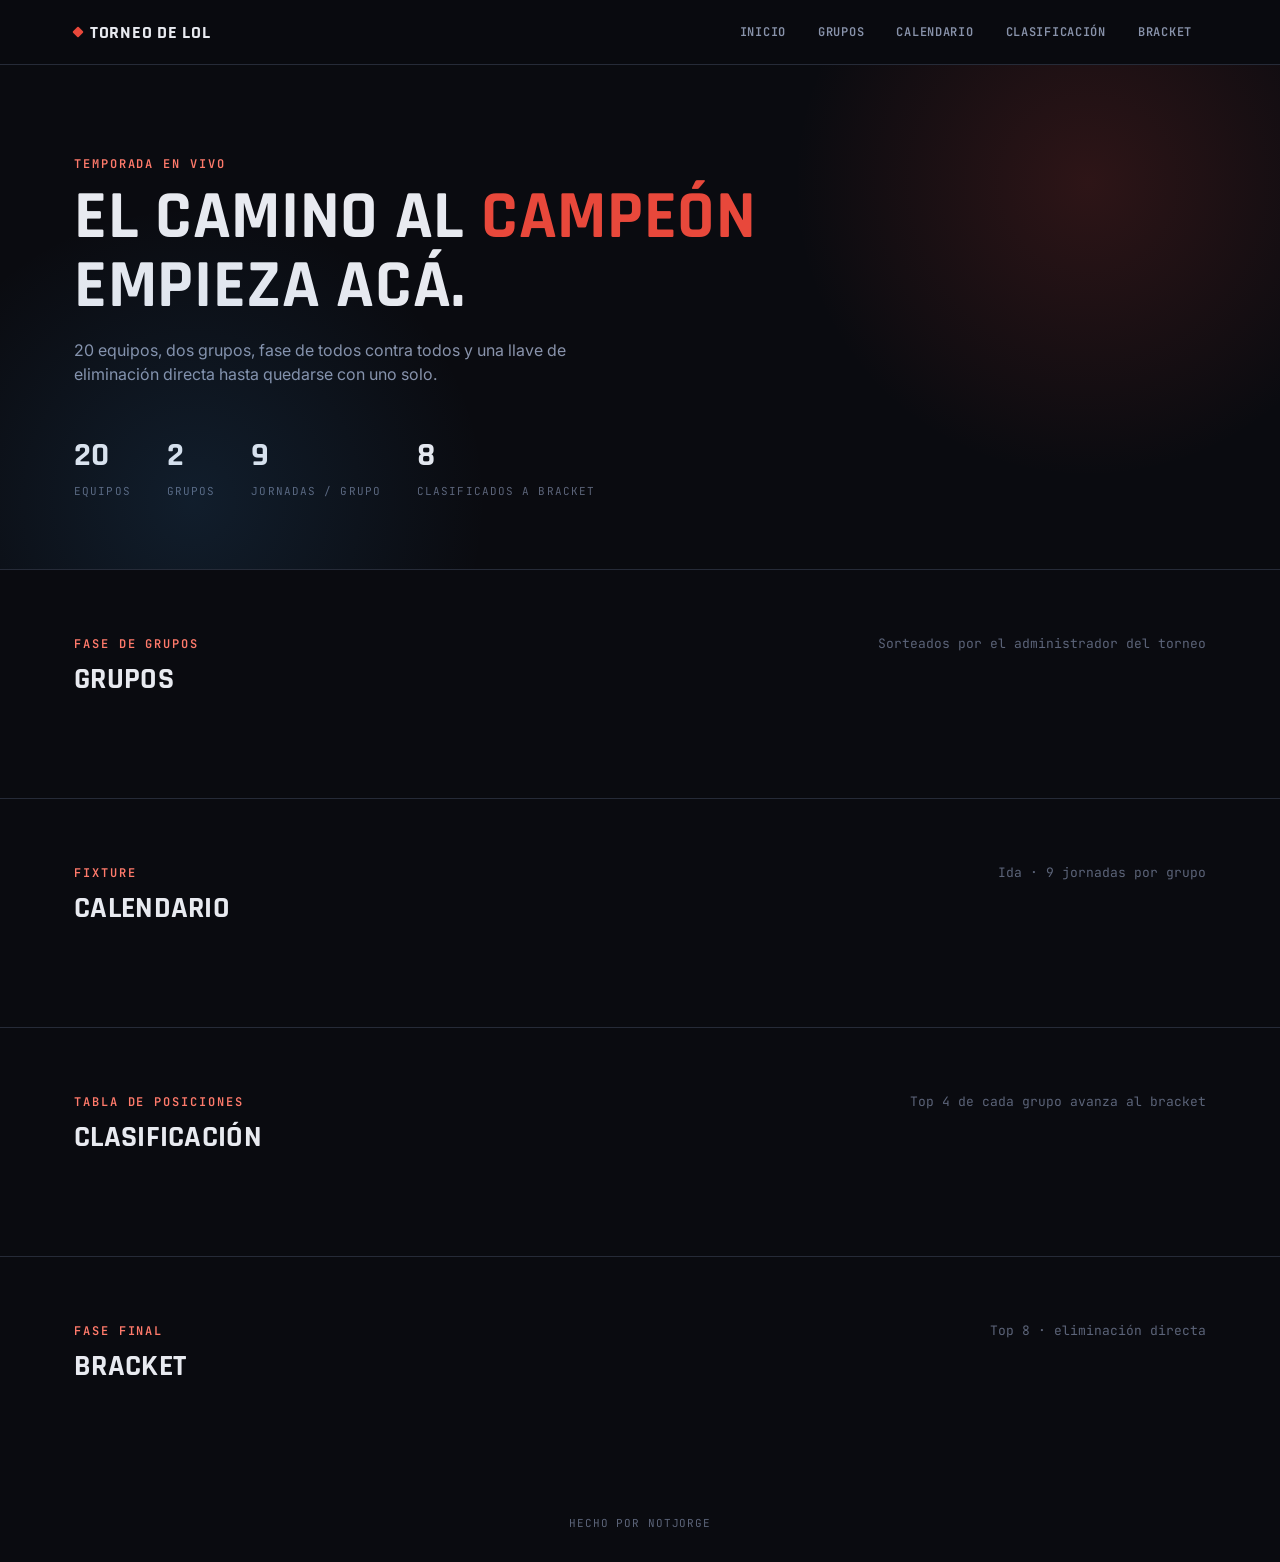
==== index.html @ a87764f5 "Create index.html" ====
<!DOCTYPE html>
<html lang="es">
<head>
<meta charset="UTF-8" />
<title>Torneo de LoL — Sitio oficial</title>
<meta name="viewport" content="width=device-width, initial-scale=1" />
<link rel="stylesheet" href="css/style.css" />
</head>
<body>

<nav class="navbar">
  <div class="container nav-inner">
    <div class="nav-brand"><span class="dot"></span>Torneo de LoL</div>
    <div class="nav-links" id="navLinks">
      <a href="#inicio">Inicio</a>
      <a href="#grupos">Grupos</a>
      <a href="#calendario">Calendario</a>
      <a href="#clasificacion">Clasificación</a>
      <a href="#bracket">Bracket</a>
    </div>
    <button class="nav-toggle" id="navToggle">☰</button>
  </div>
</nav>

<header class="hero" id="inicio">
  <div class="container">
    <div class="eyebrow">Temporada en vivo</div>
    <h1 class="hero-title">El camino al <span class="accent">campeón</span> empieza acá.</h1>
    <p class="hero-sub">20 equipos, dos grupos, fase de todos contra todos y una llave de eliminación directa hasta quedarse con uno solo.</p>
    <div class="hero-stats">
      <div class="hero-stat"><div class="num">20</div><div class="label">Equipos</div></div>
      <div class="hero-stat"><div class="num">2</div><div class="label">Grupos</div></div>
      <div class="hero-stat"><div class="num">9</div><div class="label">Jornadas / grupo</div></div>
      <div class="hero-stat"><div class="num">8</div><div class="label">Clasificados a bracket</div></div>
    </div>
  </div>
</header>

<section class="block" id="grupos">
  <div class="container">
    <div class="section-head">
      <div>
        <div class="eyebrow">Fase de grupos</div>
        <h2 class="section-title">Grupos</h2>
      </div>
      <div class="section-note">Sorteados por el administrador del torneo</div>
    </div>
    <div id="groupsWrap"></div>
  </div>
</section>

<section class="block" id="calendario">
  <div class="container">
    <div class="section-head">
      <div>
        <div class="eyebrow">Fixture</div>
        <h2 class="section-title">Calendario</h2>
      </div>
      <div class="section-note">Ida · 9 jornadas por grupo</div>
    </div>
    <div id="scheduleWrap"></div>
  </div>
</section>

<section class="block" id="clasificacion">
  <div class="container">
    <div class="section-head">
      <div>
        <div class="eyebrow">Tabla de posiciones</div>
        <h2 class="section-title">Clasificación</h2>
      </div>
      <div class="section-note">Top 4 de cada grupo avanza al bracket</div>
    </div>
    <div id="standingsWrap"></div>
  </div>
</section>

<section class="block" id="bracket" style="border-bottom:none;">
  <div class="container">
    <div class="section-head">
      <div>
        <div class="eyebrow">Fase final</div>
        <h2 class="section-title">Bracket</h2>
      </div>
      <div class="section-note">Top 8 · eliminación directa</div>
    </div>
    <div id="bracketWrap"></div>
  </div>
</section>

<footer>Hecho por NotJorge</footer>

<script src="js/config.js"></script>
<script src="js/data.js"></script>
<script src="js/schedule.js"></script>
<script src="js/standings.js"></script>
<script src="js/bracket.js"></script>
<script src="js/app.js"></script>
</body>
</html>
---- css/style.css ----
/* =========================================================
   style.css — Sistema de diseño del sitio público
   ---------------------------------------------------------
   Paleta: fondo casi negro, superficie grafito, rojo/azul
   como identidad de Grupo A / Grupo B, oro para el campeón.
   Tipografía: Rajdhani (display, angular/esports) + Inter (texto).
   ========================================================= */

@import url("https://fonts.googleapis.com/css2?family=Rajdhani:wght@600;700&family=Inter:wght@400;500;600;700&family=JetBrains+Mono:wght@600&display=swap");

:root {
  --bg: #0A0B10;
  --surface: #12141C;
  --surface-2: #191C26;
  --surface-3: #15171F;
  --border: #262B38;
  --text: #E8EAF0;
  --text-dim: #8993AB;
  --text-mute: #5C6479;

  --red: #E8483B;
  --red-soft: #FF7A6B;
  --red-bg: #2A1917;
  --blue: #3B8FD6;
  --blue-soft: #6FB4EE;
  --blue-bg: #16202C;
  --gold: #FFD24C;
  --gold-dim: #C9A13A;
  --green: #4CC98A;

  --font-display: "Rajdhani", sans-serif;
  --font-body: "Inter", sans-serif;
  --font-mono: "JetBrains Mono", monospace;

  --radius: 6px;
  --shadow-lg: 0 20px 50px -20px rgba(0,0,0,0.6);
}

* { box-sizing: border-box; }
html { scroll-behavior: smooth; }
body {
  margin: 0;
  background: var(--bg);
  color: var(--text);
  font-family: var(--font-body);
  line-height: 1.5;
}
img { max-width: 100%; display: block; }
a { color: inherit; text-decoration: none; }
::selection { background: var(--red); color: var(--bg); }

@media (prefers-reduced-motion: reduce) {
  * { animation-duration: 0.01ms !important; transition-duration: 0.01ms !important; }
}

.container { max-width: 1180px; margin: 0 auto; padding: 0 24px; }

.eyebrow {
  font-family: var(--font-mono);
  font-size: 12px;
  font-weight: 600;
  letter-spacing: 0.16em;
  text-transform: uppercase;
  color: var(--red-soft);
}

h1, h2, h3 {
  font-family: var(--font-display);
  font-weight: 700;
  text-transform: uppercase;
  letter-spacing: 0.01em;
  margin: 0;
}

/* ---------- Navegación ---------- */
.navbar {
  position: sticky;
  top: 0;
  z-index: 100;
  background: rgba(10, 11, 16, 0.85);
  backdrop-filter: blur(10px);
  border-bottom: 1px solid var(--border);
}
.nav-inner {
  display: flex;
  align-items: center;
  justify-content: space-between;
  height: 64px;
}
.nav-brand {
  font-family: var(--font-display);
  font-weight: 700;
  font-size: 18px;
  letter-spacing: 0.04em;
  text-transform: uppercase;
  display: flex;
  align-items: center;
  gap: 8px;
}
.nav-brand .dot { width: 8px; height: 8px; background: var(--red); border-radius: 1px; transform: rotate(45deg); flex-shrink: 0; }
.nav-links { display: flex; gap: 4px; }
.nav-links a {
  font-family: var(--font-mono);
  font-size: 12px;
  font-weight: 600;
  letter-spacing: 0.06em;
  text-transform: uppercase;
  color: var(--text-dim);
  padding: 8px 14px;
  border-radius: 4px;
  transition: color 0.15s ease, background 0.15s ease;
}
.nav-links a:hover, .nav-links a.active { color: var(--text); background: var(--surface-2); }
.nav-toggle { display: none; background: none; border: 1px solid var(--border); color: var(--text); padding: 8px 10px; border-radius: 4px; cursor: pointer; }

/* ---------- Hero ---------- */
.hero {
  padding: 90px 0 70px;
  border-bottom: 1px solid var(--border);
  position: relative;
  overflow: hidden;
}
.hero::before {
  content: "";
  position: absolute;
  top: -40%; right: -10%;
  width: 640px; height: 640px;
  background: radial-gradient(circle, rgba(232,72,59,0.16), transparent 65%);
  pointer-events: none;
}
.hero::after {
  content: "";
  position: absolute;
  bottom: -50%; left: -10%;
  width: 640px; height: 640px;
  background: radial-gradient(circle, rgba(59,143,214,0.14), transparent 65%);
  pointer-events: none;
}
.hero-title {
  font-size: clamp(38px, 6vw, 68px);
  line-height: 1.02;
  margin-top: 10px;
  max-width: 780px;
}
.hero-title .accent { color: var(--red); }
.hero-sub { color: var(--text-dim); max-width: 560px; margin-top: 16px; font-size: 16px; }
.hero-stats {
  display: flex;
  gap: 36px;
  margin-top: 44px;
  flex-wrap: wrap;
}
.hero-stat .num { font-family: var(--font-display); font-size: 34px; font-weight: 700; color: var(--text); }
.hero-stat .label { font-family: var(--font-mono); font-size: 11px; letter-spacing: 0.1em; text-transform: uppercase; color: var(--text-mute); margin-top: 2px; }

/* ---------- Secciones ---------- */
section.block { padding: 64px 0; border-bottom: 1px solid var(--border); }
.section-head { margin-bottom: 32px; display: flex; align-items: baseline; justify-content: space-between; gap: 16px; flex-wrap: wrap; }
.section-title { font-size: 30px; margin-top: 4px; }
.section-note { color: var(--text-mute); font-size: 13px; font-family: var(--font-mono); }

.empty-state {
  text-align: center;
  padding: 60px 20px;
  color: var(--text-mute);
  border: 1px dashed var(--border);
  border-radius: var(--radius);
  font-size: 14px;
}

/* ---------- Grupos ---------- */
.groups-grid { display: grid; grid-template-columns: 1fr 1fr; gap: 20px; }
.group-card {
  background: var(--surface);
  border: 1px solid var(--border);
  border-radius: var(--radius);
  overflow: hidden;
}
.group-card .gc-head {
  padding: 16px 20px;
  font-family: var(--font-display);
  font-weight: 700;
  font-size: 16px;
  letter-spacing: 0.06em;
  text-transform: uppercase;
  border-bottom: 1px solid var(--border);
}
.group-card.A .gc-head { color: var(--red-soft); border-top: 3px solid var(--red); background: var(--red-bg); }
.group-card.B .gc-head { color: var(--blue-soft); border-top: 3px solid var(--blue); background: var(--blue-bg); }
.group-list { list-style: none; margin: 0; padding: 6px 0; }
.group-list li {
  display: flex;
  align-items: center;
  gap: 12px;
  padding: 10px 20px;
  font-size: 14px;
  font-weight: 600;
  border-bottom: 1px solid var(--border);
}
.group-list li:last-child { border-bottom: none; }
.group-list .idx { font-family: var(--font-mono); color: var(--text-mute); font-size: 12px; width: 18px; }

/* ---------- Calendario ---------- */
.round-tabs { display: flex; gap: 6px; flex-wrap: wrap; margin-bottom: 20px; }
.round-tab-btn {
  font-family: var(--font-mono);
  font-size: 11px;
  font-weight: 600;
  letter-spacing: 0.04em;
  text-transform: uppercase;
  padding: 7px 13px;
  border-radius: 4px;
  border: 1px solid var(--border);
  background: transparent;
  color: var(--text-mute);
  cursor: pointer;
}
.round-tab-btn.active { background: var(--surface-2); color: var(--text); border-color: var(--text-mute); }
.group-toggle { display: flex; gap: 8px; margin-bottom: 18px; }
.group-toggle-btn {
  font-family: var(--font-display);
  font-weight: 700;
  letter-spacing: 0.05em;
  text-transform: uppercase;
  padding: 10px 22px;
  border-radius: 4px;
  border: 1px solid var(--border);
  background: transparent;
  color: var(--text-mute);
  cursor: pointer;
}
.group-toggle-btn.active.A { color: var(--red-soft); border-color: var(--red); background: var(--red-bg); }
.group-toggle-btn.active.B { color: var(--blue-soft); border-color: var(--blue); background: var(--blue-bg); }

.match-card {
  display: grid;
  grid-template-columns: 1fr auto 1fr;
  align-items: center;
  gap: 14px;
  background: var(--surface);
  border: 1px solid var(--border);
  border-radius: var(--radius);
  padding: 16px 20px;
  margin-bottom: 10px;
}
.match-card.A { border-left: 3px solid var(--red); }
.match-card.B { border-left: 3px solid var(--blue); }
.match-team { font-weight: 700; font-size: 15px; overflow: hidden; text-overflow: ellipsis; white-space: nowrap; }
.match-team.right { text-align: right; }
.match-center { text-align: center; }
.match-score { font-family: var(--font-mono); font-size: 20px; font-weight: 700; }
.match-vs { font-family: var(--font-mono); font-size: 12px; color: var(--text-mute); font-weight: 600; }
.match-status {
  display: block;
  margin-top: 4px;
  font-family: var(--font-mono);
  font-size: 10px;
  letter-spacing: 0.08em;
  text-transform: uppercase;
}
.match-status.pending { color: var(--text-mute); }
.match-status.live { color: var(--red-soft); }
.match-status.done { color: var(--green); }

/* ---------- Clasificación ---------- */
.standings-table { width: 100%; border-collapse: collapse; background: var(--surface); border: 1px solid var(--border); border-radius: var(--radius); overflow: hidden; }
.standings-table th, .standings-table td { padding: 12px 14px; text-align: center; font-size: 13px; border-bottom: 1px solid var(--border); }
.standings-table th {
  font-family: var(--font-mono);
  font-size: 10px;
  letter-spacing: 0.08em;
  text-transform: uppercase;
  color: var(--text-mute);
  background: var(--surface-3);
}
.standings-table td.team-cell { text-align: left; font-weight: 700; }
.standings-table tr:last-child td { border-bottom: none; }
.standings-table tr.classified td { background: rgba(76, 201, 138, 0.06); }
.standings-table tr.classified td.team-cell::after {
  content: "CLASIFICADO";
  font-family: var(--font-mono);
  font-size: 9px;
  letter-spacing: 0.06em;
  color: var(--green);
  margin-left: 10px;
  font-weight: 700;
}
.standings-table td.pts-cell { font-family: var(--font-mono); font-weight: 700; color: var(--text); }

/* ---------- Bracket ---------- */
.champion-banner {
  text-align: center;
  background: linear-gradient(135deg, #362A0E, #1E170A);
  border: 1px solid var(--gold-dim);
  border-radius: var(--radius);
  padding: 26px;
  margin-bottom: 32px;
}
.champion-banner .cb-label { font-family: var(--font-mono); font-size: 11px; letter-spacing: 0.16em; text-transform: uppercase; color: var(--gold-dim); font-weight: 700; }
.champion-banner .cb-name { font-family: var(--font-display); font-size: 32px; font-weight: 700; color: var(--gold); text-transform: uppercase; margin-top: 6px; }

.bracket-scroll { overflow-x: auto; padding-bottom: 12px; }
.bracket { display: flex; gap: 46px; min-width: 780px; }
.bracket-round { display: flex; flex-direction: column; justify-content: space-around; gap: 22px; min-width: 200px; flex: 1; position: relative; }
.bracket-round-label { font-family: var(--font-mono); font-size: 11px; color: var(--text-mute); text-transform: uppercase; letter-spacing: 0.08em; font-weight: 700; text-align: center; margin-bottom: 6px; }
.bracket-match {
  background: var(--surface);
  border: 1px solid var(--border);
  border-radius: var(--radius);
  overflow: hidden;
  position: relative;
}
.bracket-round:not(:last-child) .bracket-match::after {
  content: "";
  position: absolute;
  right: -23px; top: 50%;
  width: 23px; height: 1px;
  background: var(--border);
}
.bracket-team {
  display: flex;
  align-items: center;
  justify-content: space-between;
  gap: 10px;
  width: 100%;
  padding: 11px 14px;
  font-size: 13px;
  font-weight: 700;
  overflow: hidden;
  text-overflow: ellipsis;
  white-space: nowrap;
}
.bracket-team:not(:last-child) { border-bottom: 1px solid var(--border); }
.bracket-team .bt-score { font-family: var(--font-mono); color: var(--text-mute); }
.bracket-team.winner { color: var(--gold); background: rgba(255, 210, 76, 0.06); }
.bracket-team.winner .bt-score { color: var(--gold-dim); }
.bracket-team.loser { color: var(--text-mute); text-decoration: line-through; }
.bracket-team.tbd { color: var(--text-mute); font-style: italic; font-weight: 400; }

/* ---------- Footer ---------- */
footer { padding: 30px 0; text-align: center; color: var(--text-mute); font-family: var(--font-mono); font-size: 11px; letter-spacing: 0.08em; text-transform: uppercase; }

/* ---------- Responsive ---------- */
@media (max-width: 780px) {
  .nav-links { position: fixed; top: 64px; left: 0; right: 0; background: var(--bg); border-bottom: 1px solid var(--border); flex-direction: column; padding: 8px; display: none; }
  .nav-links.open { display: flex; }
  .nav-toggle { display: inline-flex; }
  .groups-grid { grid-template-columns: 1fr; }
  .hero { padding: 60px 0 44px; }
  .match-card { padding: 12px; gap: 8px; }
  .match-team { font-size: 13px; }
  .standings-table { font-size: 11px; }
  .standings-table th, .standings-table td { padding: 8px 6px; }
}
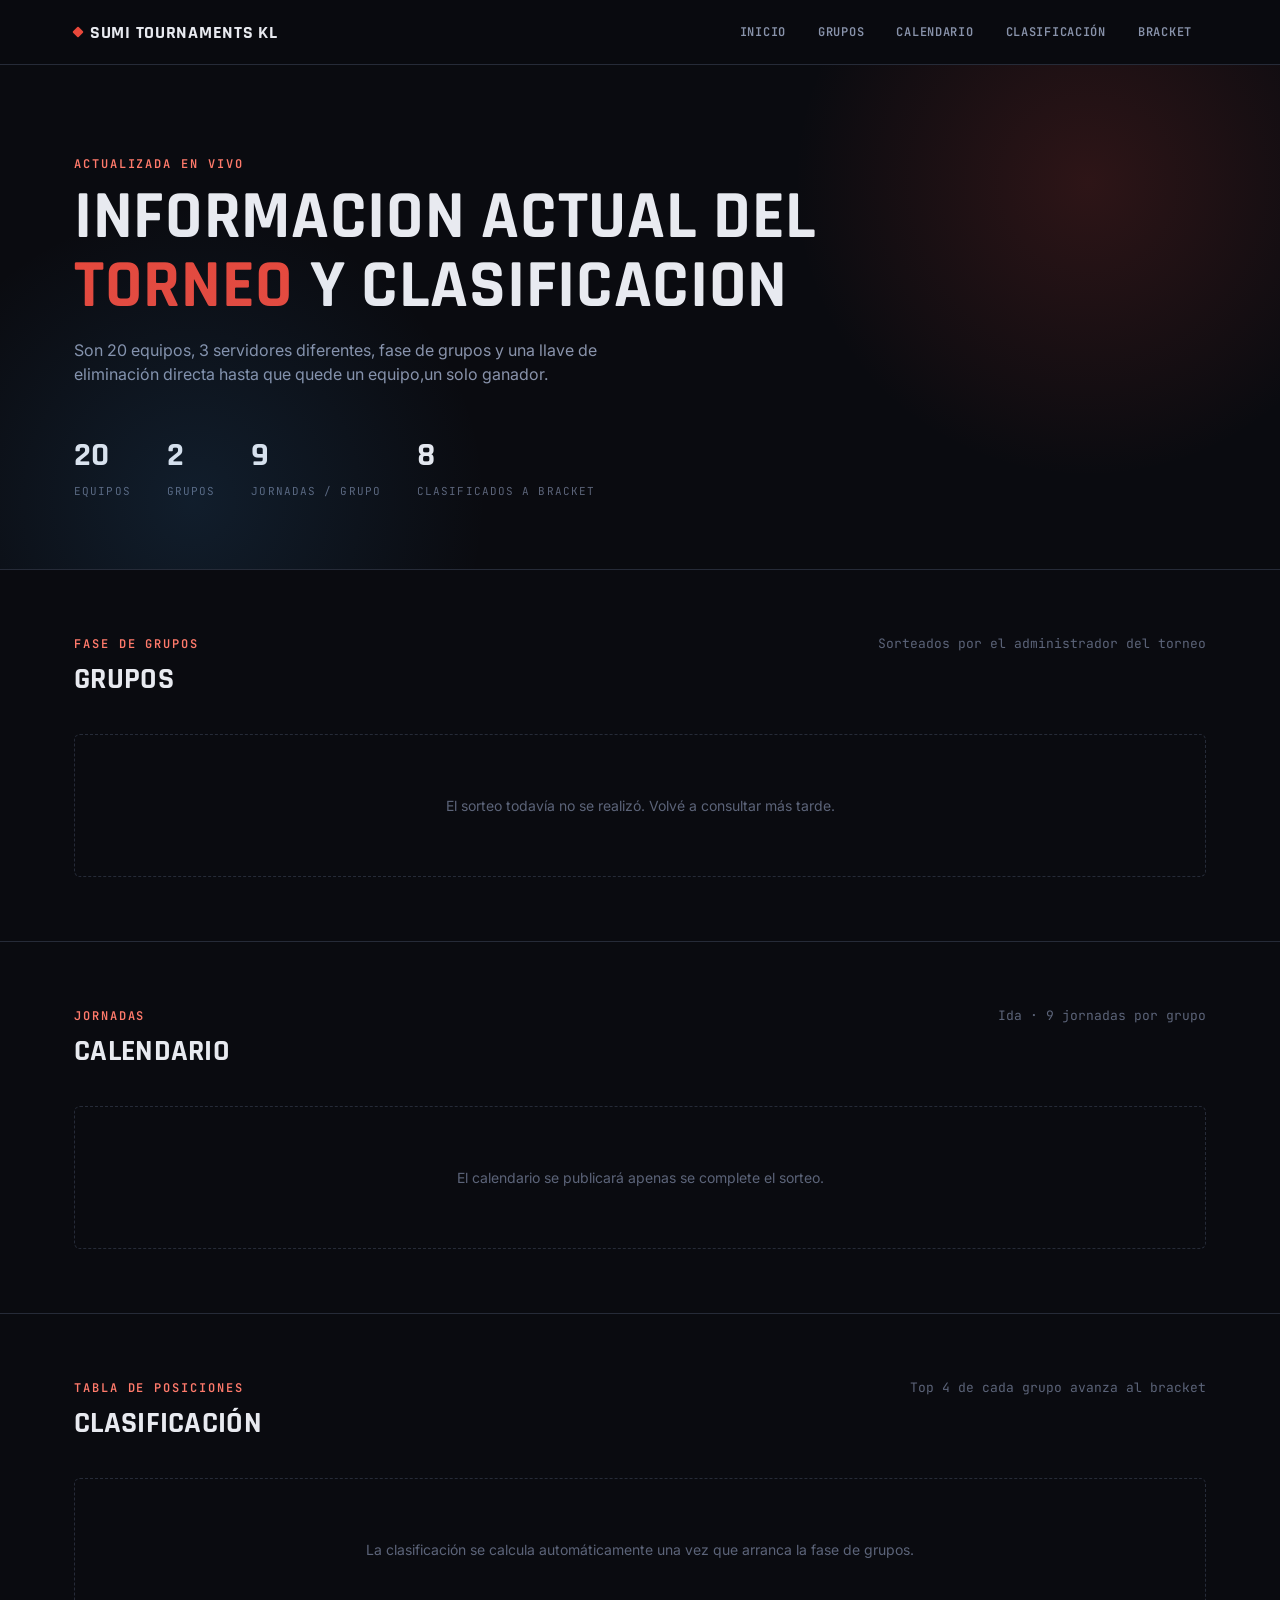
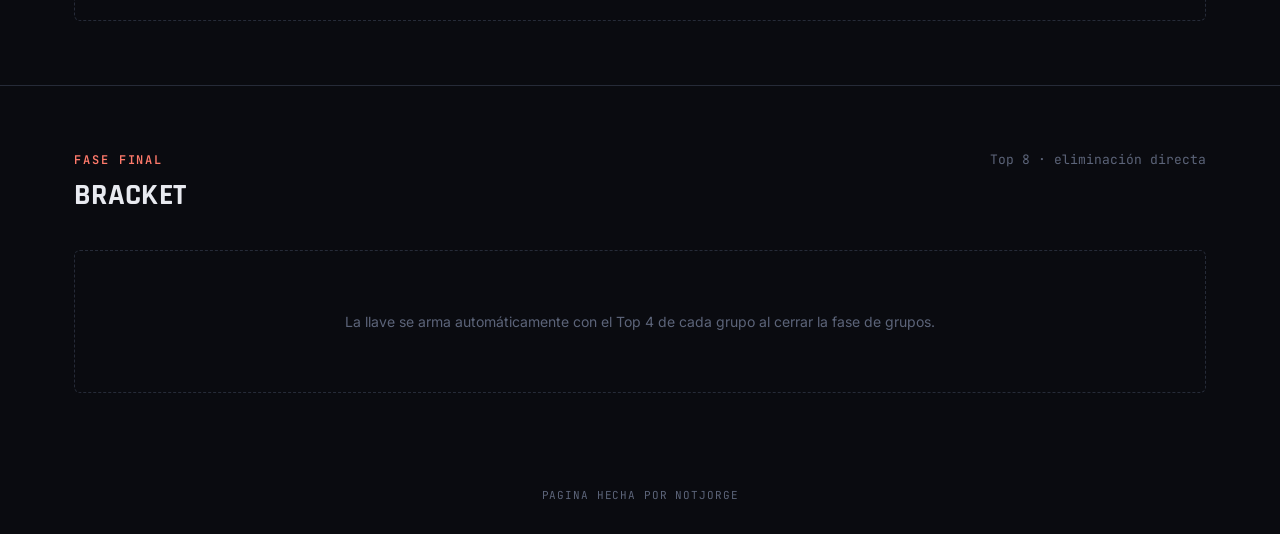
==== commit 878a259f: "Update index.html" ====
--- a/index.html
+++ b/index.html
@@ -2,7 +2,7 @@
 <html lang="es">
 <head>
 <meta charset="UTF-8" />
-<title>Torneo de LoL — Sitio oficial</title>
+<title>Sumi Tournaments — Sitio Oficial</title>
 <meta name="viewport" content="width=device-width, initial-scale=1" />
 <link rel="stylesheet" href="css/style.css" />
 </head>
@@ -10,7 +10,7 @@
 
 <nav class="navbar">
   <div class="container nav-inner">
-    <div class="nav-brand"><span class="dot"></span>Torneo de LoL</div>
+    <div class="nav-brand"><span class="dot"></span>Sumi Tournaments KL</div>
     <div class="nav-links" id="navLinks">
       <a href="#inicio">Inicio</a>
       <a href="#grupos">Grupos</a>
@@ -24,9 +24,9 @@
 
 <header class="hero" id="inicio">
   <div class="container">
-    <div class="eyebrow">Temporada en vivo</div>
-    <h1 class="hero-title">El camino al <span class="accent">campeón</span> empieza acá.</h1>
-    <p class="hero-sub">20 equipos, dos grupos, fase de todos contra todos y una llave de eliminación directa hasta quedarse con uno solo.</p>
+    <div class="eyebrow">Actualizada en Vivo</div>
+    <h1 class="hero-title"> Informacion Actual Del <span class="accent"> Torneo </span> y Clasificacion </h1>
+    <p class="hero-sub">Son 20 equipos, 3 servidores diferentes, fase de grupos  y una llave de eliminación directa hasta que quede un equipo,un solo ganador.</p>
     <div class="hero-stats">
       <div class="hero-stat"><div class="num">20</div><div class="label">Equipos</div></div>
       <div class="hero-stat"><div class="num">2</div><div class="label">Grupos</div></div>
@@ -53,7 +53,7 @@
   <div class="container">
     <div class="section-head">
       <div>
-        <div class="eyebrow">Fixture</div>
+        <div class="eyebrow">Jornadas</div>
         <h2 class="section-title">Calendario</h2>
       </div>
       <div class="section-note">Ida · 9 jornadas por grupo</div>
@@ -88,7 +88,7 @@
   </div>
 </section>
 
-<footer>Hecho por NotJorge</footer>
+<footer>Pagina Hecha por NotJorge</footer>
 
 <script src="js/config.js"></script>
 <script src="js/data.js"></script>
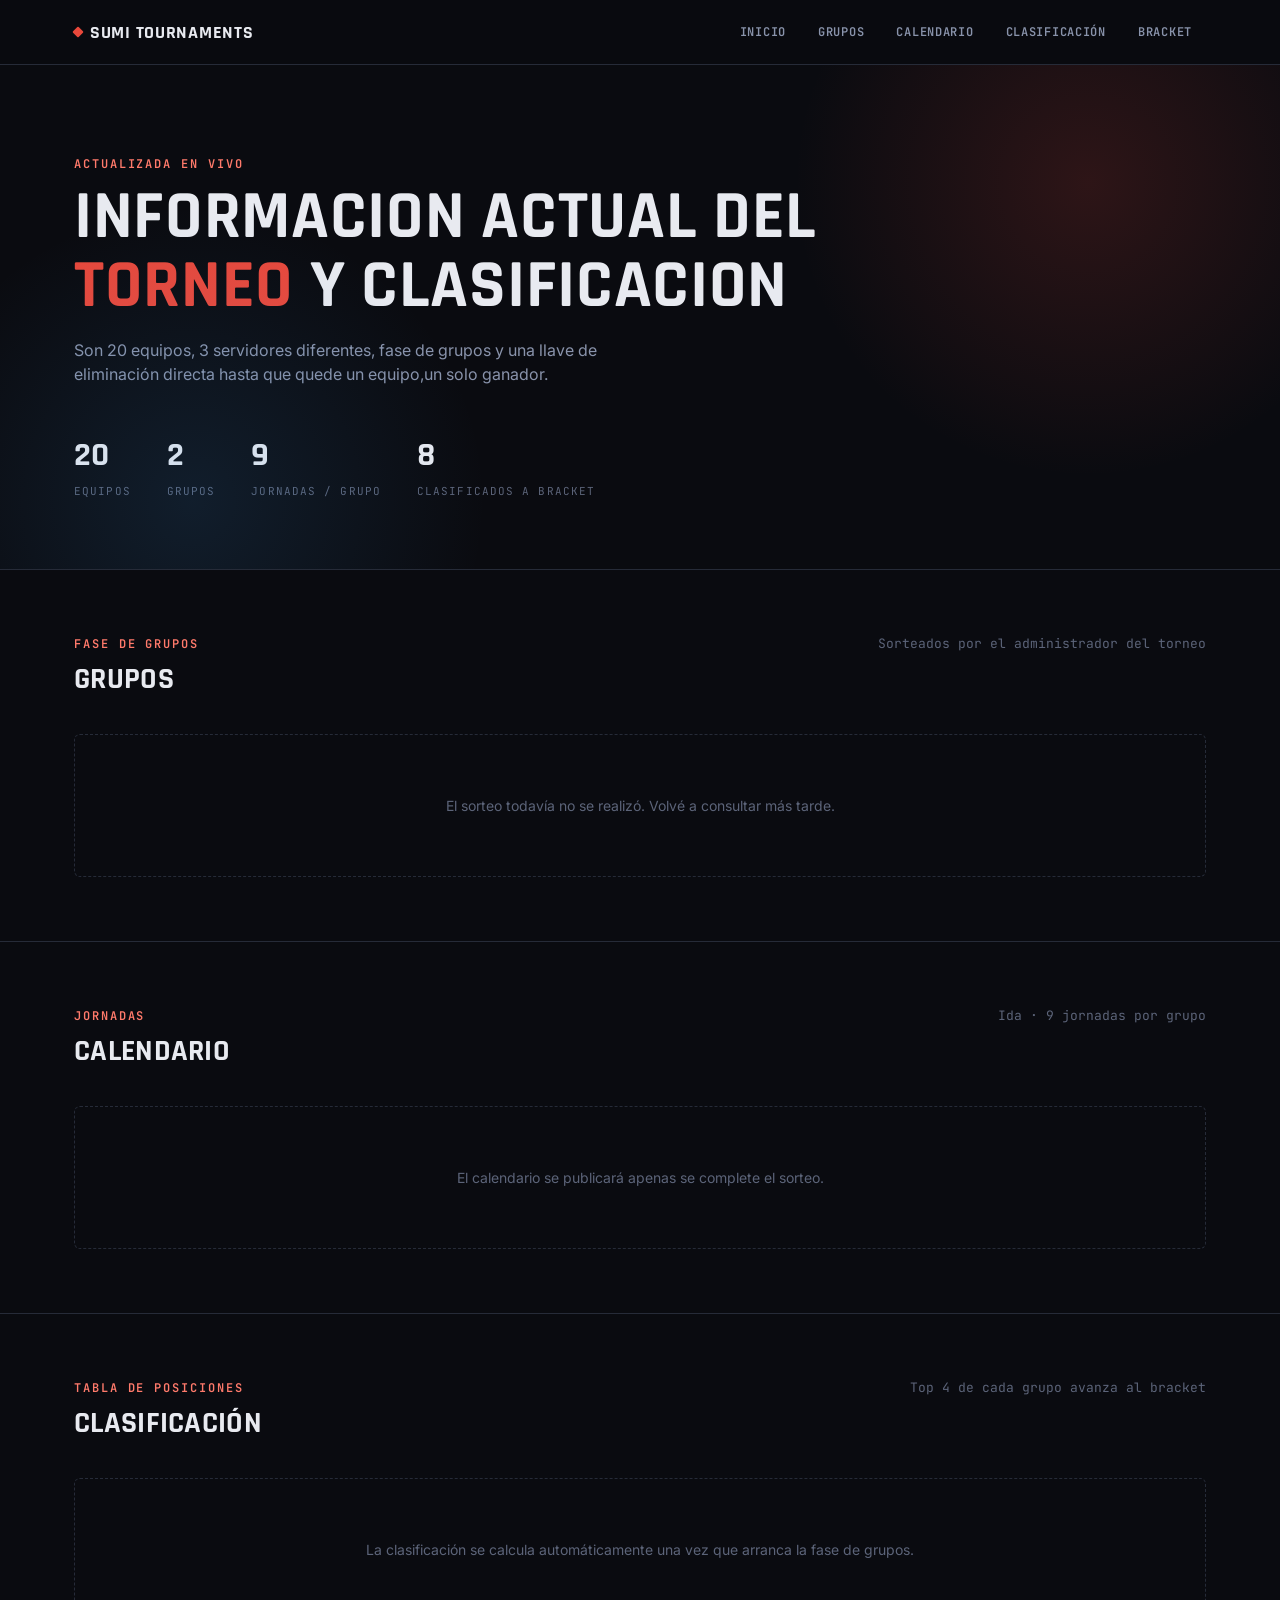
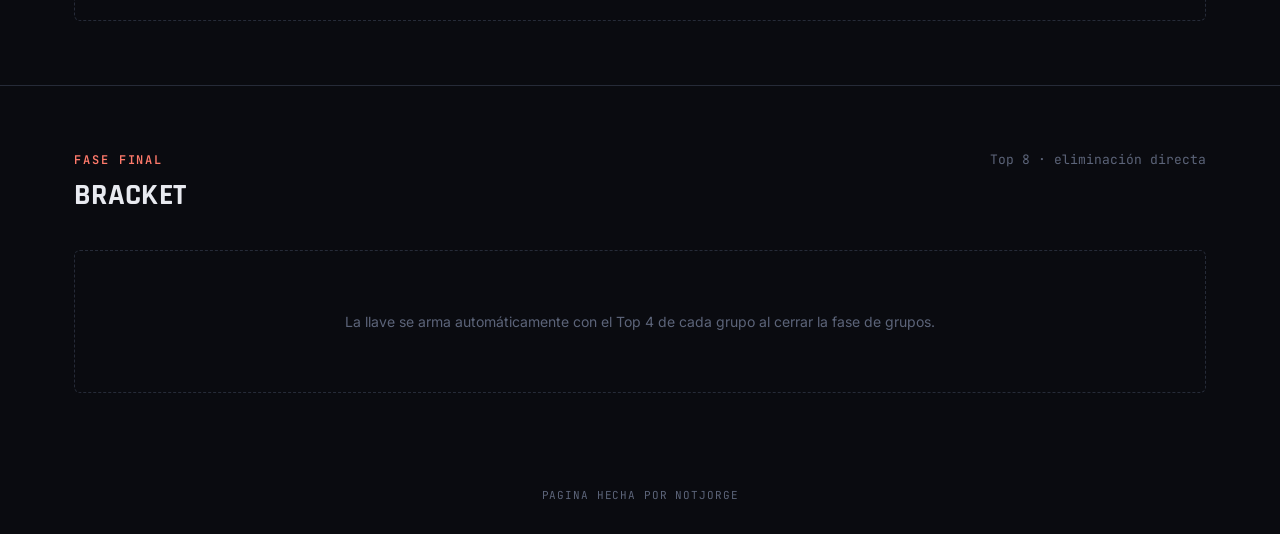
==== commit 132aef61: "Update index.html" ====
--- a/index.html
+++ b/index.html
@@ -10,7 +10,7 @@
 
 <nav class="navbar">
   <div class="container nav-inner">
-    <div class="nav-brand"><span class="dot"></span>Sumi Tournaments KL</div>
+    <div class="nav-brand"><span class="dot"></span>Sumi Tournaments</div>
     <div class="nav-links" id="navLinks">
       <a href="#inicio">Inicio</a>
       <a href="#grupos">Grupos</a>
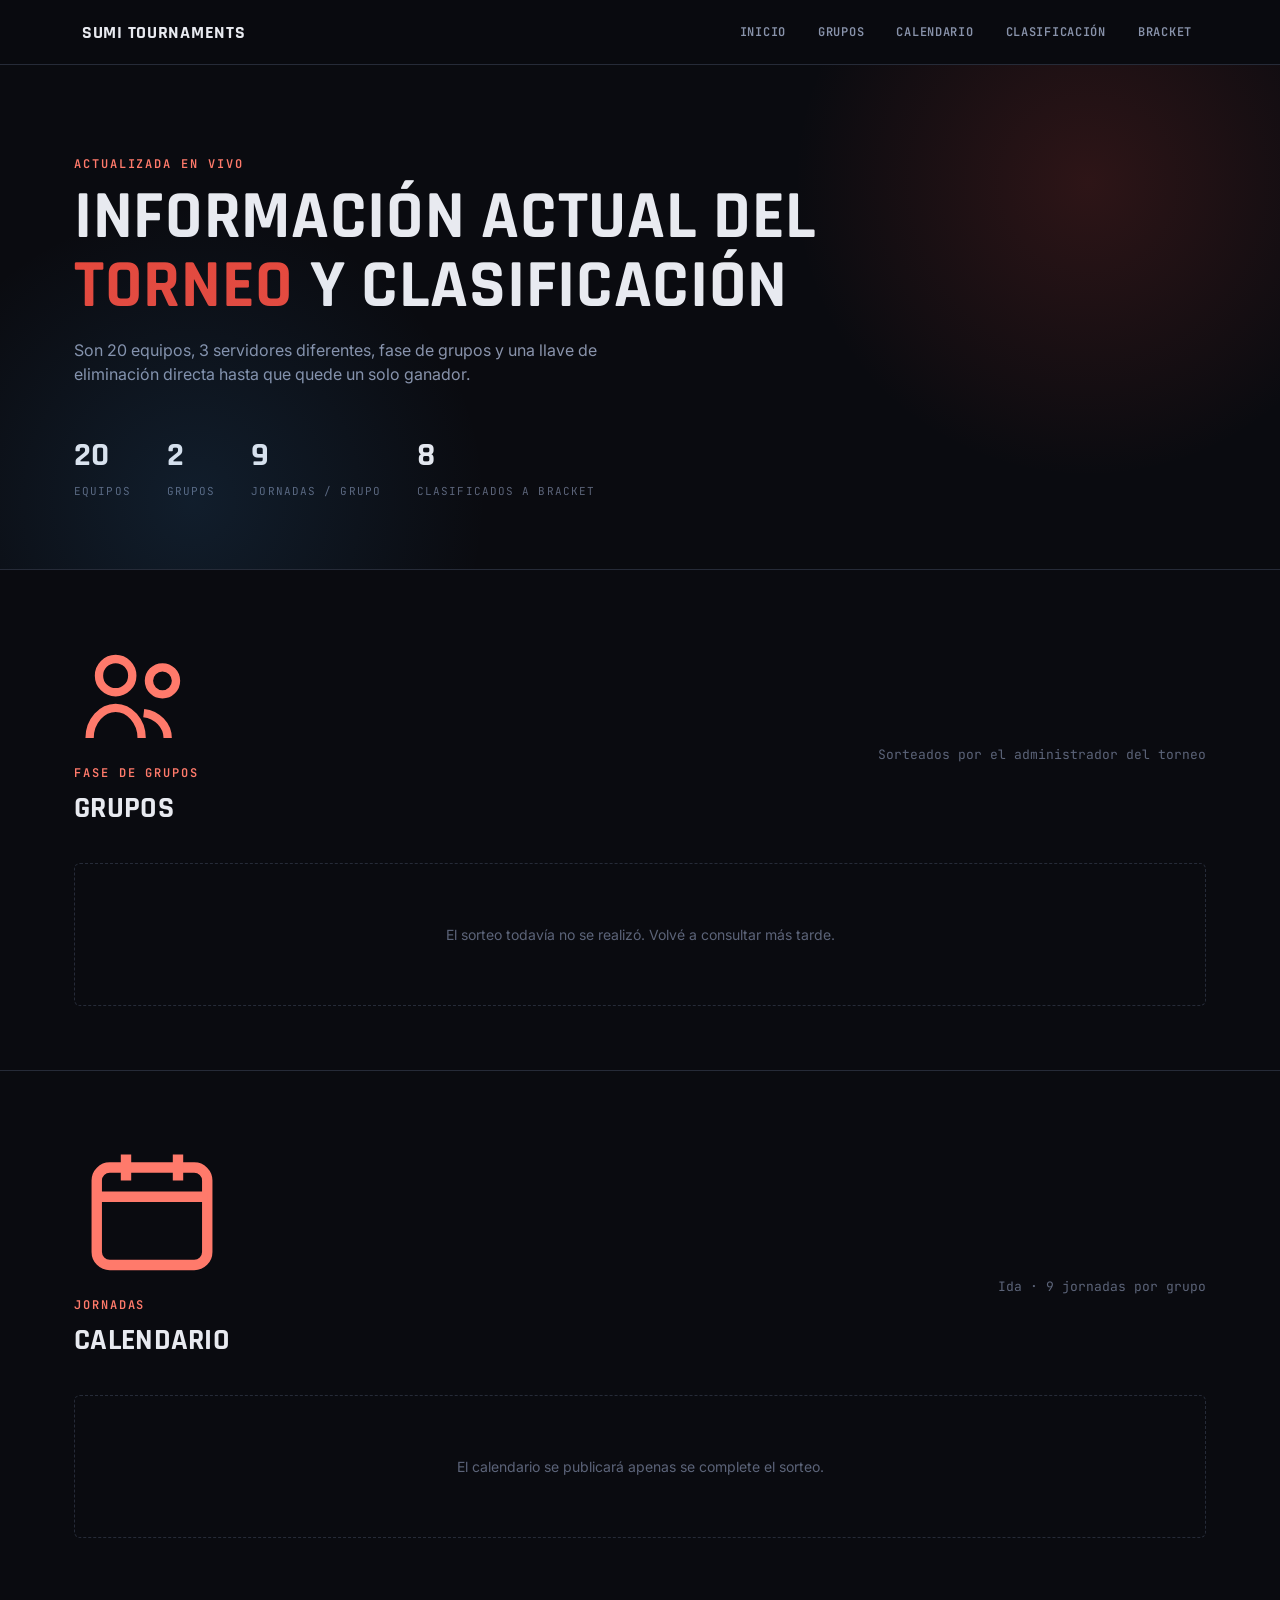
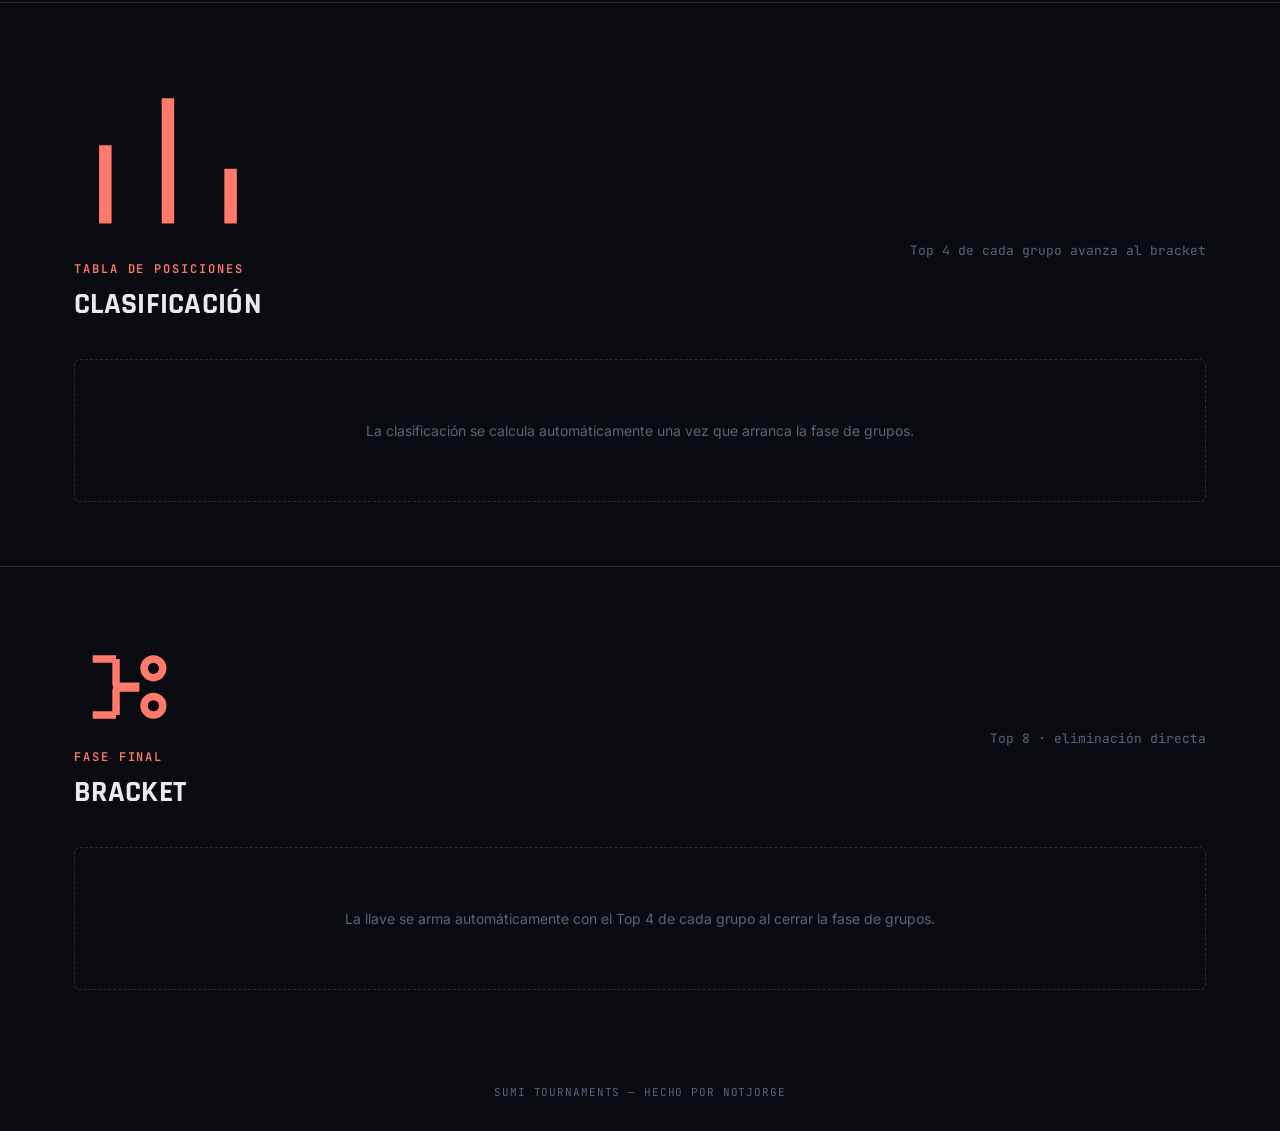
==== commit 6bcd81e8: "Add files via upload" ====
--- a/index.html
+++ b/index.html
@@ -10,7 +10,7 @@
 
 <nav class="navbar">
   <div class="container nav-inner">
-    <div class="nav-brand"><span class="dot"></span>Sumi Tournaments</div>
+    <div class="nav-brand"><span class="brand-mark"></span>Sumi Tournaments</div>
     <div class="nav-links" id="navLinks">
       <a href="#inicio">Inicio</a>
       <a href="#grupos">Grupos</a>
@@ -24,10 +24,10 @@
 
 <header class="hero" id="inicio">
   <div class="container">
-    <div class="eyebrow">Actualizada en Vivo</div>
-    <h1 class="hero-title"> Informacion Actual Del <span class="accent"> Torneo </span> y Clasificacion </h1>
-    <p class="hero-sub">Son 20 equipos, 3 servidores diferentes, fase de grupos  y una llave de eliminación directa hasta que quede un equipo,un solo ganador.</p>
-    <div class="hero-stats">
+    <div class="eyebrow eyebrow-live"><span class="live-dot"></span>Actualizada en vivo</div>
+    <h1 class="hero-title reveal-in"> Información actual del <span class="accent">torneo</span> y clasificación </h1>
+    <p class="hero-sub reveal-in delay-1">Son 20 equipos, 3 servidores diferentes, fase de grupos y una llave de eliminación directa hasta que quede un solo ganador.</p>
+    <div class="hero-stats reveal-in delay-2">
       <div class="hero-stat"><div class="num">20</div><div class="label">Equipos</div></div>
       <div class="hero-stat"><div class="num">2</div><div class="label">Grupos</div></div>
       <div class="hero-stat"><div class="num">9</div><div class="label">Jornadas / grupo</div></div>
@@ -36,11 +36,13 @@
   </div>
 </header>
 
-<section class="block" id="grupos">
+<div class="vs-divider"></div>
+
+<section class="block reveal" id="grupos">
   <div class="container">
     <div class="section-head">
       <div>
-        <div class="eyebrow">Fase de grupos</div>
+        <div class="eyebrow"><svg class="section-icon" viewBox="0 0 24 24" fill="none" stroke="currentColor" stroke-width="1.6"><circle cx="8" cy="8" r="3.2"/><circle cx="17" cy="9" r="2.6"/><path d="M3 20c0-3.3 2.4-5.8 5-5.8s5 2.5 5 5.8"/><path d="M13.4 15.2c2.6.3 4.6 2.4 4.6 4.8"/></svg>Fase de grupos</div>
         <h2 class="section-title">Grupos</h2>
       </div>
       <div class="section-note">Sorteados por el administrador del torneo</div>
@@ -49,11 +51,13 @@
   </div>
 </section>
 
-<section class="block" id="calendario">
+<div class="vs-divider"></div>
+
+<section class="block reveal" id="calendario">
   <div class="container">
     <div class="section-head">
       <div>
-        <div class="eyebrow">Jornadas</div>
+        <div class="eyebrow"><svg class="section-icon" viewBox="0 0 24 24" fill="none" stroke="currentColor" stroke-width="1.6"><rect x="3.5" y="5" width="17" height="15" rx="2"/><path d="M3.5 9.5h17"/><path d="M8 3v4M16 3v4"/></svg>Jornadas</div>
         <h2 class="section-title">Calendario</h2>
       </div>
       <div class="section-note">Ida · 9 jornadas por grupo</div>
@@ -62,11 +66,13 @@
   </div>
 </section>
 
-<section class="block" id="clasificacion">
+<div class="vs-divider"></div>
+
+<section class="block reveal" id="clasificacion">
   <div class="container">
     <div class="section-head">
       <div>
-        <div class="eyebrow">Tabla de posiciones</div>
+        <div class="eyebrow"><svg class="section-icon" viewBox="0 0 24 24" fill="none" stroke="currentColor" stroke-width="1.6"><path d="M4 20V10M12 20V4M20 20v-7"/></svg>Tabla de posiciones</div>
         <h2 class="section-title">Clasificación</h2>
       </div>
       <div class="section-note">Top 4 de cada grupo avanza al bracket</div>
@@ -75,11 +81,13 @@
   </div>
 </section>
 
-<section class="block" id="bracket" style="border-bottom:none;">
+<div class="vs-divider"></div>
+
+<section class="block reveal" id="bracket" style="border-bottom:none;">
   <div class="container">
     <div class="section-head">
       <div>
-        <div class="eyebrow">Fase final</div>
+        <div class="eyebrow"><svg class="section-icon" viewBox="0 0 24 24" fill="none" stroke="currentColor" stroke-width="1.6"><path d="M4 6h5M4 18h5M9 6v5.2c0 .5.4 1 1 1h4M9 18v-5.2c0-.5.4-1 1-1h4M17 6a2 2 0 1 0 0 4 2 2 0 0 0 0-4ZM17 14a2 2 0 1 0 0 4 2 2 0 0 0 0-4Z"/></svg>Fase final</div>
         <h2 class="section-title">Bracket</h2>
       </div>
       <div class="section-note">Top 8 · eliminación directa</div>
@@ -88,7 +96,7 @@
   </div>
 </section>
 
-<footer>Pagina Hecha por NotJorge</footer>
+<footer><span class="brand-mark small"></span>Sumi Tournaments — hecho por NotJorge</footer>
 
 <script src="js/config.js"></script>
 <script src="js/data.js"></script>
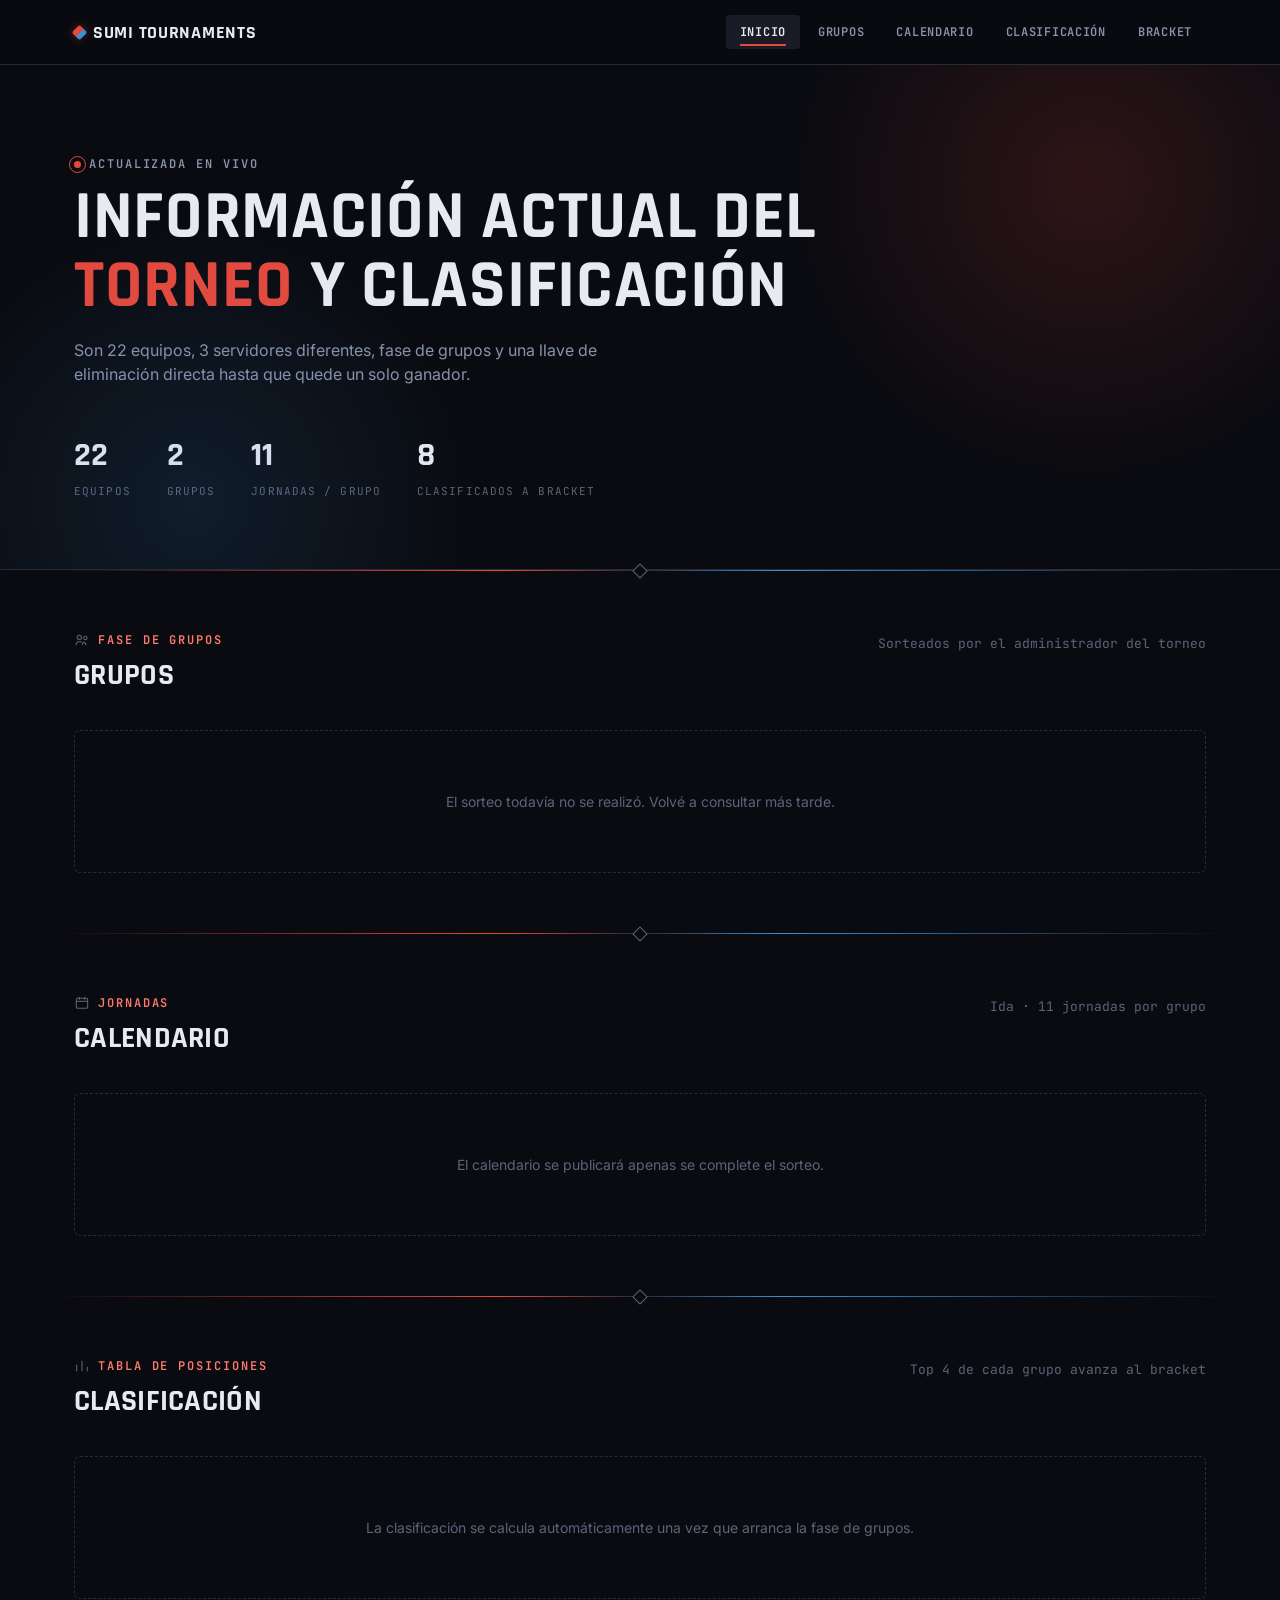
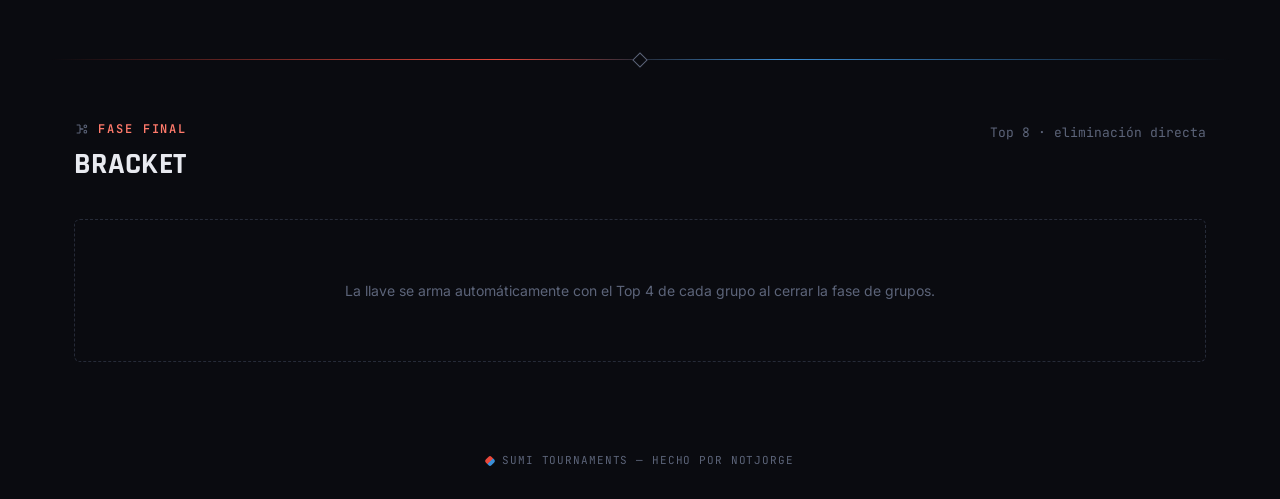
==== commit fdbec2c0: "Add files via upload" ====
--- a/index.html
+++ b/index.html
@@ -26,11 +26,11 @@
   <div class="container">
     <div class="eyebrow eyebrow-live"><span class="live-dot"></span>Actualizada en vivo</div>
     <h1 class="hero-title reveal-in"> Información actual del <span class="accent">torneo</span> y clasificación </h1>
-    <p class="hero-sub reveal-in delay-1">Son 20 equipos, 3 servidores diferentes, fase de grupos y una llave de eliminación directa hasta que quede un solo ganador.</p>
+    <p class="hero-sub reveal-in delay-1">Son 22 equipos, 3 servidores diferentes, fase de grupos y una llave de eliminación directa hasta que quede un solo ganador.</p>
     <div class="hero-stats reveal-in delay-2">
-      <div class="hero-stat"><div class="num">20</div><div class="label">Equipos</div></div>
+      <div class="hero-stat"><div class="num">22</div><div class="label">Equipos</div></div>
       <div class="hero-stat"><div class="num">2</div><div class="label">Grupos</div></div>
-      <div class="hero-stat"><div class="num">9</div><div class="label">Jornadas / grupo</div></div>
+      <div class="hero-stat"><div class="num">11</div><div class="label">Jornadas / grupo</div></div>
       <div class="hero-stat"><div class="num">8</div><div class="label">Clasificados a bracket</div></div>
     </div>
   </div>
@@ -60,7 +60,7 @@
         <div class="eyebrow"><svg class="section-icon" viewBox="0 0 24 24" fill="none" stroke="currentColor" stroke-width="1.6"><rect x="3.5" y="5" width="17" height="15" rx="2"/><path d="M3.5 9.5h17"/><path d="M8 3v4M16 3v4"/></svg>Jornadas</div>
         <h2 class="section-title">Calendario</h2>
       </div>
-      <div class="section-note">Ida · 9 jornadas por grupo</div>
+      <div class="section-note">Ida · 11 jornadas por grupo</div>
     </div>
     <div id="scheduleWrap"></div>
   </div>
--- a/css/style.css
+++ b/css/style.css
@@ -40,7 +40,11 @@
 html { scroll-behavior: smooth; }
 body {
   margin: 0;
-  background: var(--bg);
+  background:
+    linear-gradient(var(--bg), var(--bg)),
+    repeating-linear-gradient(0deg, rgba(232,234,240,0.025) 0 1px, transparent 1px 64px),
+    repeating-linear-gradient(90deg, rgba(232,234,240,0.025) 0 1px, transparent 1px 64px);
+  background-blend-mode: normal;
   color: var(--text);
   font-family: var(--font-body);
   line-height: 1.5;
@@ -49,8 +53,13 @@
 a { color: inherit; text-decoration: none; }
 ::selection { background: var(--red); color: var(--bg); }
 
+*:focus-visible {
+  outline: 2px solid var(--gold);
+  outline-offset: 2px;
+}
+
 @media (prefers-reduced-motion: reduce) {
-  * { animation-duration: 0.01ms !important; transition-duration: 0.01ms !important; }
+  * { animation-duration: 0.01ms !important; animation-iteration-count: 1 !important; transition-duration: 0.01ms !important; scroll-behavior: auto !important; }
 }
 
 .container { max-width: 1180px; margin: 0 auto; padding: 0 24px; }
@@ -62,7 +71,82 @@
   letter-spacing: 0.16em;
   text-transform: uppercase;
   color: var(--red-soft);
-}
+  display: flex;
+  align-items: center;
+  gap: 8px;
+}
+
+.section-icon {
+  width: 16px;
+  height: 16px;
+  flex-shrink: 0;
+  color: var(--text-mute);
+}
+
+/* ---------- Marca: diamante partido rojo/azul ---------- */
+.brand-mark {
+  width: 11px;
+  height: 11px;
+  flex-shrink: 0;
+  transform: rotate(45deg);
+  background: conic-gradient(from 180deg, var(--red) 0deg 180deg, var(--blue) 180deg 360deg);
+  border-radius: 2px;
+  box-shadow: 0 0 10px rgba(232, 72, 59, 0.35);
+}
+.brand-mark.small { width: 8px; height: 8px; margin-right: 8px; vertical-align: -1px; display: inline-block; box-shadow: none; }
+
+/* ---------- Indicador "en vivo" ---------- */
+.live-dot {
+  width: 7px;
+  height: 7px;
+  border-radius: 50%;
+  background: var(--red);
+  display: inline-block;
+  position: relative;
+  flex-shrink: 0;
+}
+.live-dot::after {
+  content: "";
+  position: absolute;
+  inset: -5px;
+  border-radius: 50%;
+  border: 1px solid var(--red);
+  animation: livePulse 1.8s ease-out infinite;
+}
+@keyframes livePulse {
+  0% { transform: scale(0.6); opacity: 0.9; }
+  100% { transform: scale(2.1); opacity: 0; }
+}
+.eyebrow-live { color: var(--text-dim); }
+
+/* ---------- Divisor firma: A vs B ---------- */
+.vs-divider {
+  position: relative;
+  height: 1px;
+  background: linear-gradient(90deg, transparent, var(--red) 38%, var(--border) 50%, var(--blue) 62%, transparent);
+  max-width: 1180px;
+  margin: 0 auto;
+}
+.vs-divider::after {
+  content: "";
+  position: absolute;
+  left: 50%;
+  top: 50%;
+  width: 9px;
+  height: 9px;
+  transform: translate(-50%, -50%) rotate(45deg);
+  background: var(--bg);
+  border: 1px solid var(--text-mute);
+}
+
+/* ---------- Revelado en scroll ---------- */
+.reveal { opacity: 0; transform: translateY(22px); transition: opacity 0.6s ease, transform 0.6s ease; }
+.reveal.visible { opacity: 1; transform: translateY(0); }
+
+.reveal-in { opacity: 0; transform: translateY(14px); animation: heroIn 0.7s ease forwards; }
+.reveal-in.delay-1 { animation-delay: 0.12s; }
+.reveal-in.delay-2 { animation-delay: 0.24s; }
+@keyframes heroIn { to { opacity: 1; transform: translateY(0); } }
 
 h1, h2, h3 {
   font-family: var(--font-display);
@@ -97,9 +181,9 @@
   align-items: center;
   gap: 8px;
 }
-.nav-brand .dot { width: 8px; height: 8px; background: var(--red); border-radius: 1px; transform: rotate(45deg); flex-shrink: 0; }
 .nav-links { display: flex; gap: 4px; }
 .nav-links a {
+  position: relative;
   font-family: var(--font-mono);
   font-size: 12px;
   font-weight: 600;
@@ -110,7 +194,18 @@
   border-radius: 4px;
   transition: color 0.15s ease, background 0.15s ease;
 }
+.nav-links a::after {
+  content: "";
+  position: absolute;
+  left: 14px; right: 14px; bottom: 3px;
+  height: 2px;
+  background: var(--red);
+  transform: scaleX(0);
+  transform-origin: left;
+  transition: transform 0.25s ease;
+}
 .nav-links a:hover, .nav-links a.active { color: var(--text); background: var(--surface-2); }
+.nav-links a.active::after { transform: scaleX(1); }
 .nav-toggle { display: none; background: none; border: 1px solid var(--border); color: var(--text); padding: 8px 10px; border-radius: 4px; cursor: pointer; }
 
 /* ---------- Hero ---------- */
@@ -127,6 +222,7 @@
   width: 640px; height: 640px;
   background: radial-gradient(circle, rgba(232,72,59,0.16), transparent 65%);
   pointer-events: none;
+  animation: orbFloat 12s ease-in-out infinite;
 }
 .hero::after {
   content: "";
@@ -135,6 +231,11 @@
   width: 640px; height: 640px;
   background: radial-gradient(circle, rgba(59,143,214,0.14), transparent 65%);
   pointer-events: none;
+  animation: orbFloat 12s ease-in-out infinite reverse;
+}
+@keyframes orbFloat {
+  0%, 100% { transform: translate(0, 0); }
+  50% { transform: translate(-24px, 18px); }
 }
 .hero-title {
   font-size: clamp(38px, 6vw, 68px);
@@ -150,11 +251,13 @@
   margin-top: 44px;
   flex-wrap: wrap;
 }
+.hero-stat { transition: transform 0.2s ease; }
+.hero-stat:hover { transform: translateY(-3px); }
 .hero-stat .num { font-family: var(--font-display); font-size: 34px; font-weight: 700; color: var(--text); }
 .hero-stat .label { font-family: var(--font-mono); font-size: 11px; letter-spacing: 0.1em; text-transform: uppercase; color: var(--text-mute); margin-top: 2px; }
 
 /* ---------- Secciones ---------- */
-section.block { padding: 64px 0; border-bottom: 1px solid var(--border); }
+section.block { padding: 60px 0; }
 .section-head { margin-bottom: 32px; display: flex; align-items: baseline; justify-content: space-between; gap: 16px; flex-wrap: wrap; }
 .section-title { font-size: 30px; margin-top: 4px; }
 .section-note { color: var(--text-mute); font-size: 13px; font-family: var(--font-mono); }
@@ -175,7 +278,14 @@
   border: 1px solid var(--border);
   border-radius: var(--radius);
   overflow: hidden;
-}
+  transition: transform 0.2s ease, border-color 0.2s ease, box-shadow 0.2s ease;
+}
+.group-card:hover {
+  transform: translateY(-3px);
+  box-shadow: var(--shadow-lg);
+}
+.group-card.A:hover { border-color: var(--red); }
+.group-card.B:hover { border-color: var(--blue); }
 .group-card .gc-head {
   padding: 16px 20px;
   font-family: var(--font-display);
@@ -196,8 +306,10 @@
   font-size: 14px;
   font-weight: 600;
   border-bottom: 1px solid var(--border);
+  transition: background 0.15s ease, padding-left 0.15s ease;
 }
 .group-list li:last-child { border-bottom: none; }
+.group-list li:hover { background: var(--surface-2); padding-left: 24px; }
 .group-list .idx { font-family: var(--font-mono); color: var(--text-mute); font-size: 12px; width: 18px; }
 
 /* ---------- Calendario ---------- */
@@ -242,9 +354,13 @@
   border-radius: var(--radius);
   padding: 16px 20px;
   margin-bottom: 10px;
-}
+  transition: transform 0.15s ease, border-color 0.15s ease;
+  animation: cardIn 0.35s ease both;
+}
+.match-card:hover { transform: translateX(3px); border-color: var(--text-mute); }
 .match-card.A { border-left: 3px solid var(--red); }
 .match-card.B { border-left: 3px solid var(--blue); }
+@keyframes cardIn { from { opacity: 0; transform: translateY(6px); } to { opacity: 1; transform: translateY(0); } }
 .match-team { font-weight: 700; font-size: 15px; overflow: hidden; text-overflow: ellipsis; white-space: nowrap; }
 .match-team.right { text-align: right; }
 .match-center { text-align: center; }
@@ -264,7 +380,8 @@
 
 /* ---------- Clasificación ---------- */
 .standings-table { width: 100%; border-collapse: collapse; background: var(--surface); border: 1px solid var(--border); border-radius: var(--radius); overflow: hidden; }
-.standings-table th, .standings-table td { padding: 12px 14px; text-align: center; font-size: 13px; border-bottom: 1px solid var(--border); }
+.standings-table th, .standings-table td { padding: 12px 14px; text-align: center; font-size: 13px; border-bottom: 1px solid var(--border); transition: background 0.15s ease; }
+.standings-table tbody tr:hover td { background: var(--surface-2); }
 .standings-table th {
   font-family: var(--font-mono);
   font-size: 10px;
@@ -295,9 +412,22 @@
   border-radius: var(--radius);
   padding: 26px;
   margin-bottom: 32px;
-}
-.champion-banner .cb-label { font-family: var(--font-mono); font-size: 11px; letter-spacing: 0.16em; text-transform: uppercase; color: var(--gold-dim); font-weight: 700; }
-.champion-banner .cb-name { font-family: var(--font-display); font-size: 32px; font-weight: 700; color: var(--gold); text-transform: uppercase; margin-top: 6px; }
+  position: relative;
+  overflow: hidden;
+  animation: bannerIn 0.5s ease both;
+}
+.champion-banner::before {
+  content: "";
+  position: absolute;
+  top: 0; left: -60%;
+  width: 40%; height: 100%;
+  background: linear-gradient(100deg, transparent, rgba(255,210,76,0.16), transparent);
+  animation: bannerSheen 3.2s ease-in-out infinite;
+}
+@keyframes bannerSheen { 0% { left: -60%; } 100% { left: 140%; } }
+@keyframes bannerIn { from { opacity: 0; transform: scale(0.97); } to { opacity: 1; transform: scale(1); } }
+.champion-banner .cb-label { font-family: var(--font-mono); font-size: 11px; letter-spacing: 0.16em; text-transform: uppercase; color: var(--gold-dim); font-weight: 700; position: relative; }
+.champion-banner .cb-name { font-family: var(--font-display); font-size: 32px; font-weight: 700; color: var(--gold); text-transform: uppercase; margin-top: 6px; position: relative; }
 
 .bracket-scroll { overflow-x: auto; padding-bottom: 12px; }
 .bracket { display: flex; gap: 46px; min-width: 780px; }
@@ -309,7 +439,9 @@
   border-radius: var(--radius);
   overflow: hidden;
   position: relative;
-}
+  transition: border-color 0.2s ease, transform 0.2s ease;
+}
+.bracket-match:hover { transform: translateY(-2px); border-color: var(--text-mute); }
 .bracket-round:not(:last-child) .bracket-match::after {
   content: "";
   position: absolute;
@@ -317,6 +449,7 @@
   width: 23px; height: 1px;
   background: var(--border);
 }
+.bracket-match:has(.bracket-team.winner)::after { background: var(--gold-dim); }
 .bracket-team {
   display: flex;
   align-items: center;
@@ -331,6 +464,7 @@
   white-space: nowrap;
 }
 .bracket-team:not(:last-child) { border-bottom: 1px solid var(--border); }
+.bracket-team { transition: color 0.2s ease, background 0.2s ease; }
 .bracket-team .bt-score { font-family: var(--font-mono); color: var(--text-mute); }
 .bracket-team.winner { color: var(--gold); background: rgba(255, 210, 76, 0.06); }
 .bracket-team.winner .bt-score { color: var(--gold-dim); }
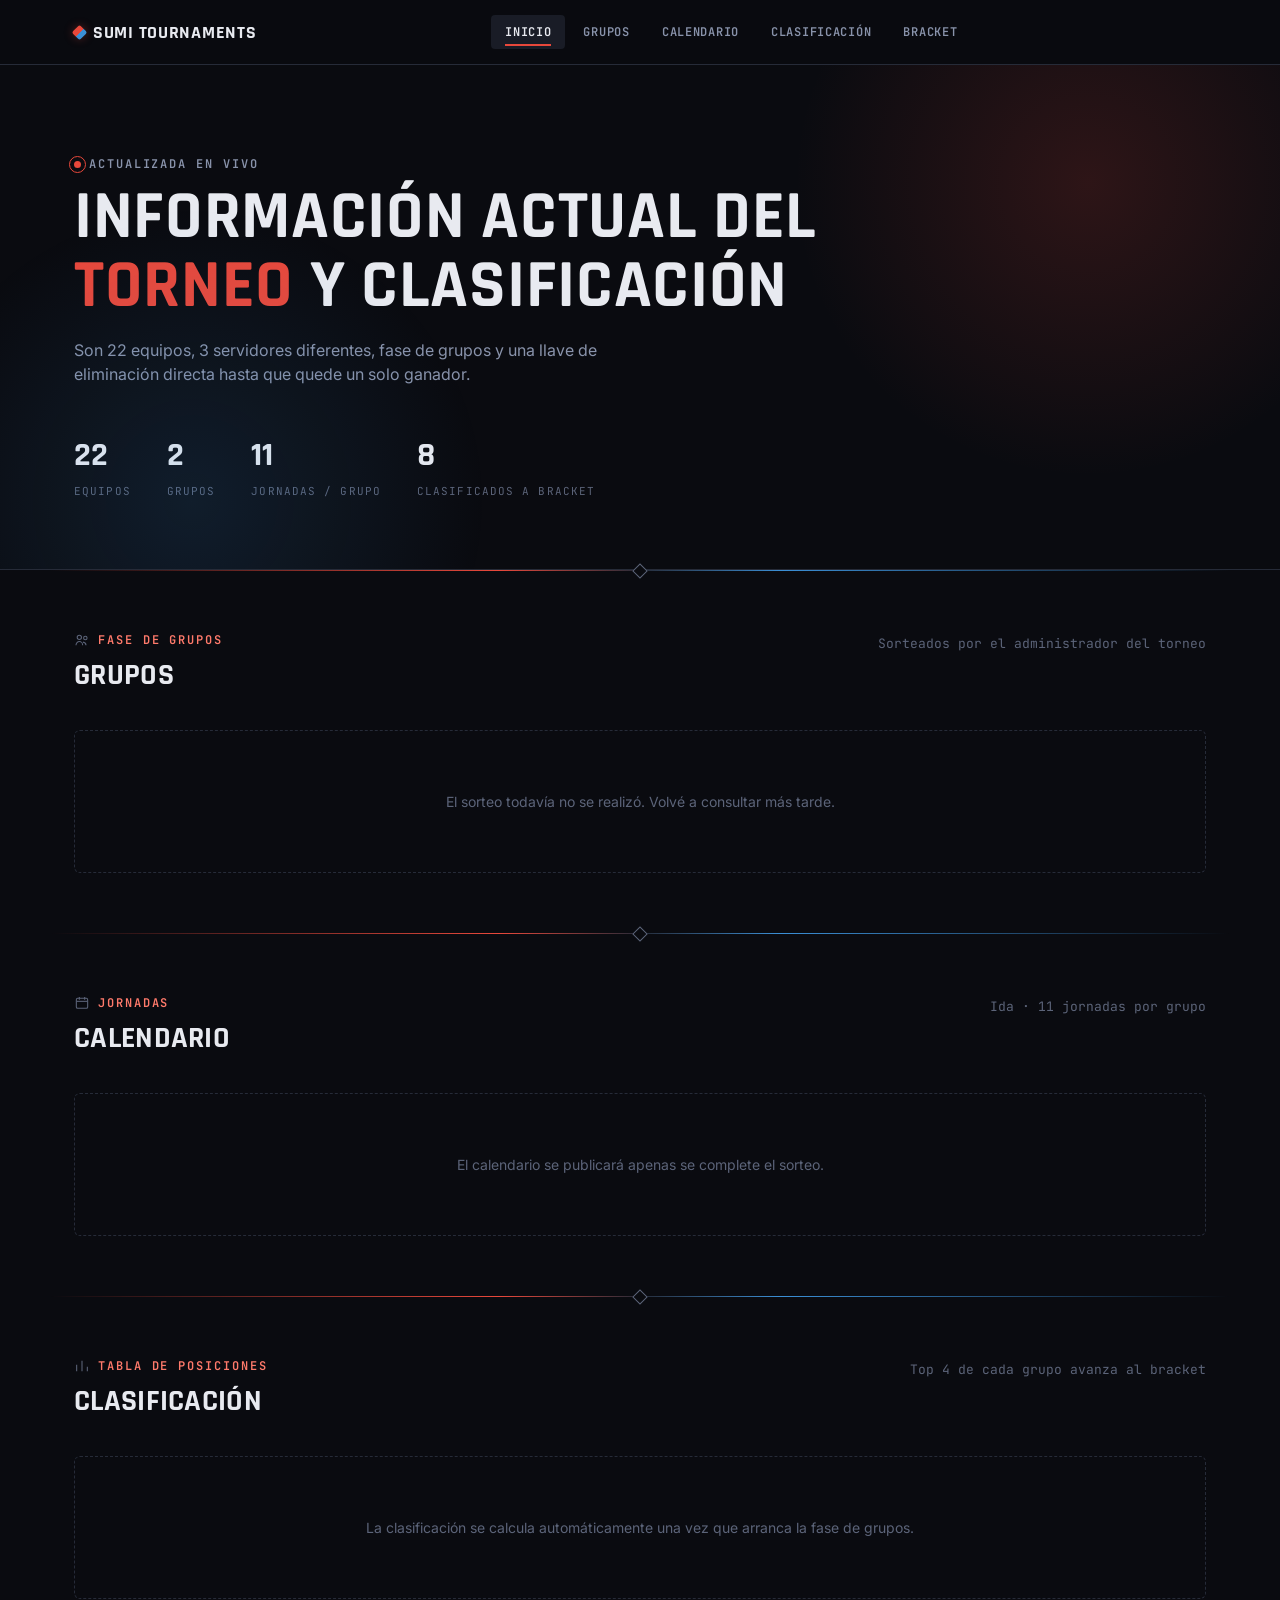
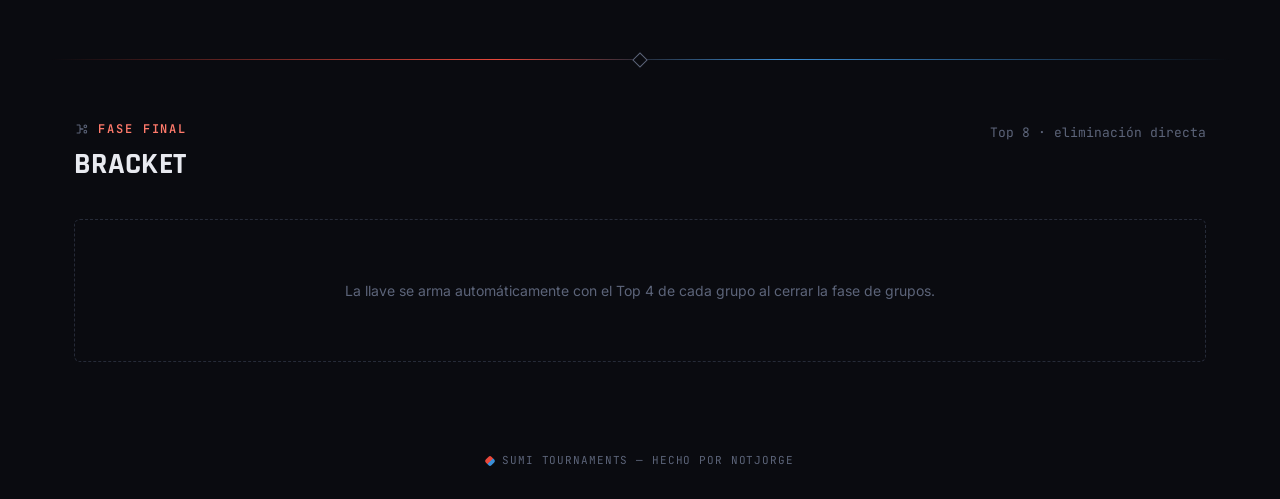
==== commit 141ffd15: "Update index.html" ====
--- a/index.html
+++ b/index.html
@@ -18,9 +18,23 @@
       <a href="#clasificacion">Clasificación</a>
       <a href="#bracket">Bracket</a>
     </div>
+    <div class="nav-social" id="navSocial"></div>
     <button class="nav-toggle" id="navToggle">☰</button>
   </div>
 </nav>
+
+<section class="twitch-bar" id="twitchBar" style="display:none;">
+  <div class="container twitch-bar-inner">
+    <div class="twitch-bar-head">
+      <span class="live-dot"></span>
+      <span class="twitch-bar-title">Transmisión en vivo</span>
+      <a id="twitchOpenLink" href="#" target="_blank" rel="noopener" class="btn btn-ghost btn-sm">Ver en Twitch ↗</a>
+    </div>
+    <div class="twitch-embed-wrap">
+      <iframe id="twitchEmbedFrame" allowfullscreen scrolling="no" frameborder="0"></iframe>
+    </div>
+  </div>
+</section>
 
 <header class="hero" id="inicio">
   <div class="container">
--- a/css/style.css
+++ b/css/style.css
@@ -208,6 +208,26 @@
 .nav-links a.active::after { transform: scaleX(1); }
 .nav-toggle { display: none; background: none; border: 1px solid var(--border); color: var(--text); padding: 8px 10px; border-radius: 4px; cursor: pointer; }
 
+.nav-social { display: flex; gap: 8px; }
+.nav-social-btn {
+  display: inline-flex; align-items: center; gap: 6px;
+  font-family: var(--font-mono); font-size: 11px; font-weight: 700;
+  letter-spacing: 0.05em; text-transform: uppercase;
+  padding: 7px 12px; border-radius: 4px; border: 1px solid var(--border);
+  color: var(--text-dim); transition: color 0.15s ease, border-color 0.15s ease, background 0.15s ease;
+}
+.nav-social-btn:hover { color: var(--text); border-color: var(--text-mute); background: var(--surface-2); }
+.nav-social-btn.twitch:hover { color: #A970FF; border-color: #A970FF; }
+.nav-social-btn.discord:hover { color: #7289DA; border-color: #7289DA; }
+.nav-social-btn .live-dot { width: 6px; height: 6px; }
+
+/* ---------- Twitch: barra con el embed en vivo ---------- */
+.twitch-bar { background: var(--surface); border-bottom: 1px solid var(--border); padding: 18px 0; }
+.twitch-bar-head { display: flex; align-items: center; gap: 10px; margin-bottom: 12px; }
+.twitch-bar-title { font-family: var(--font-mono); font-size: 12px; font-weight: 700; letter-spacing: 0.08em; text-transform: uppercase; color: var(--text-dim); flex: 1; }
+.twitch-embed-wrap { position: relative; width: 100%; max-width: 720px; margin: 0 auto; aspect-ratio: 16 / 9; border-radius: var(--radius); overflow: hidden; border: 1px solid var(--border); }
+.twitch-embed-wrap iframe { position: absolute; inset: 0; width: 100%; height: 100%; border: 0; }
+
 /* ---------- Hero ---------- */
 .hero {
   padding: 90px 0 70px;
@@ -328,6 +348,7 @@
   cursor: pointer;
 }
 .round-tab-btn.active { background: var(--surface-2); color: var(--text); border-color: var(--text-mute); }
+.match-time { display: block; font-family: var(--font-mono); font-size: 10px; color: var(--text-mute); margin-top: 3px; }
 .group-toggle { display: flex; gap: 8px; margin-bottom: 18px; }
 .group-toggle-btn {
   font-family: var(--font-display);
@@ -479,6 +500,7 @@
   .nav-links { position: fixed; top: 64px; left: 0; right: 0; background: var(--bg); border-bottom: 1px solid var(--border); flex-direction: column; padding: 8px; display: none; }
   .nav-links.open { display: flex; }
   .nav-toggle { display: inline-flex; }
+  .nav-social-btn { padding: 8px 10px; font-size: 10px; }
   .groups-grid { grid-template-columns: 1fr; }
   .hero { padding: 60px 0 44px; }
   .match-card { padding: 12px; gap: 8px; }
